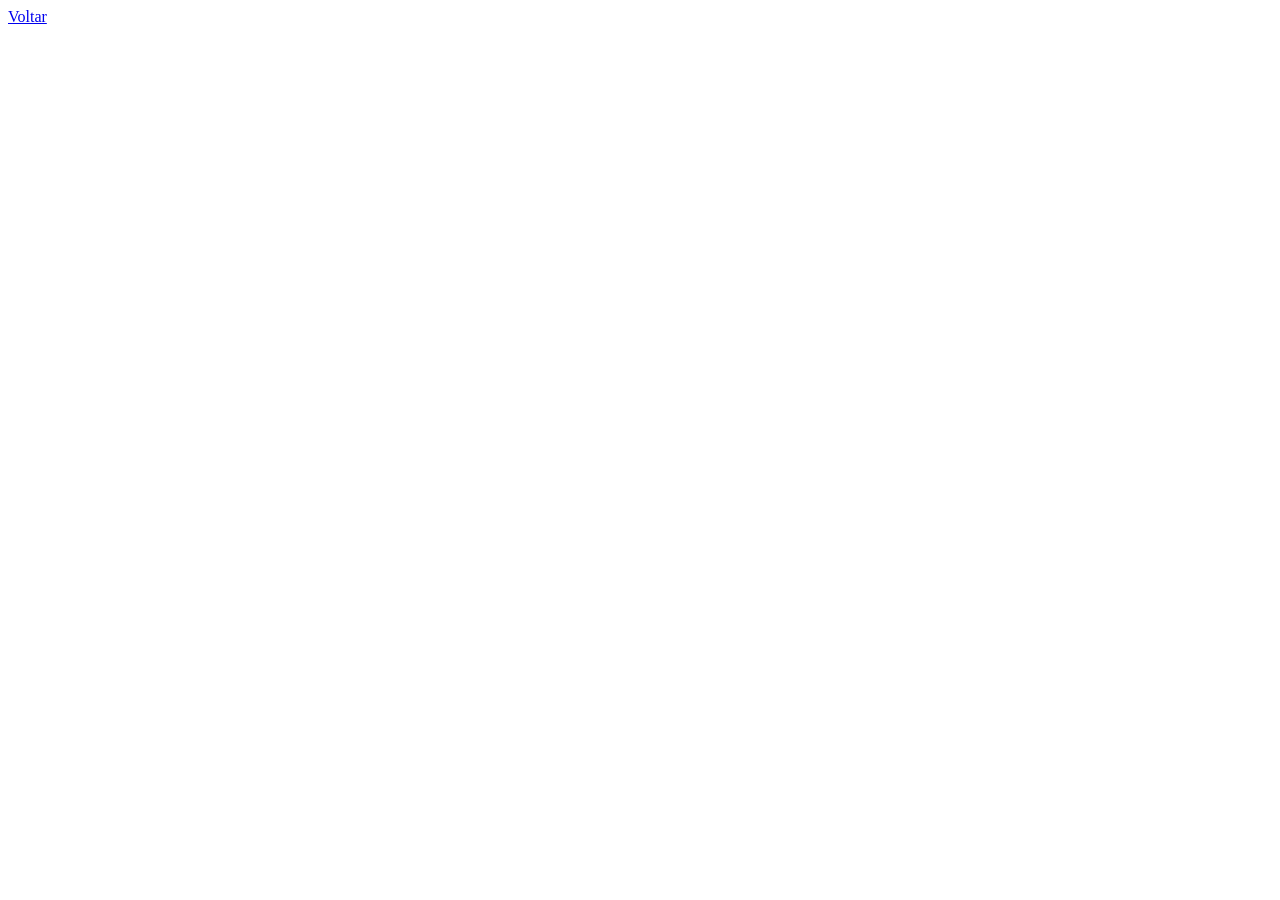
==== pages/imc.html @ 2ca45f17 "adicionado conteudo nas paginas novas" ====
<!DOCTYPE html>
<html lang="pt-BR">
<head>
    <meta charset="UTF-8">
    <meta name="viewport" content="width=device-width, initial-scale=1.0">
    <title>Fitlife|IMC</title>
</head>
<body>
    <a href="../index.html">Voltar</a>
</body>
</html>
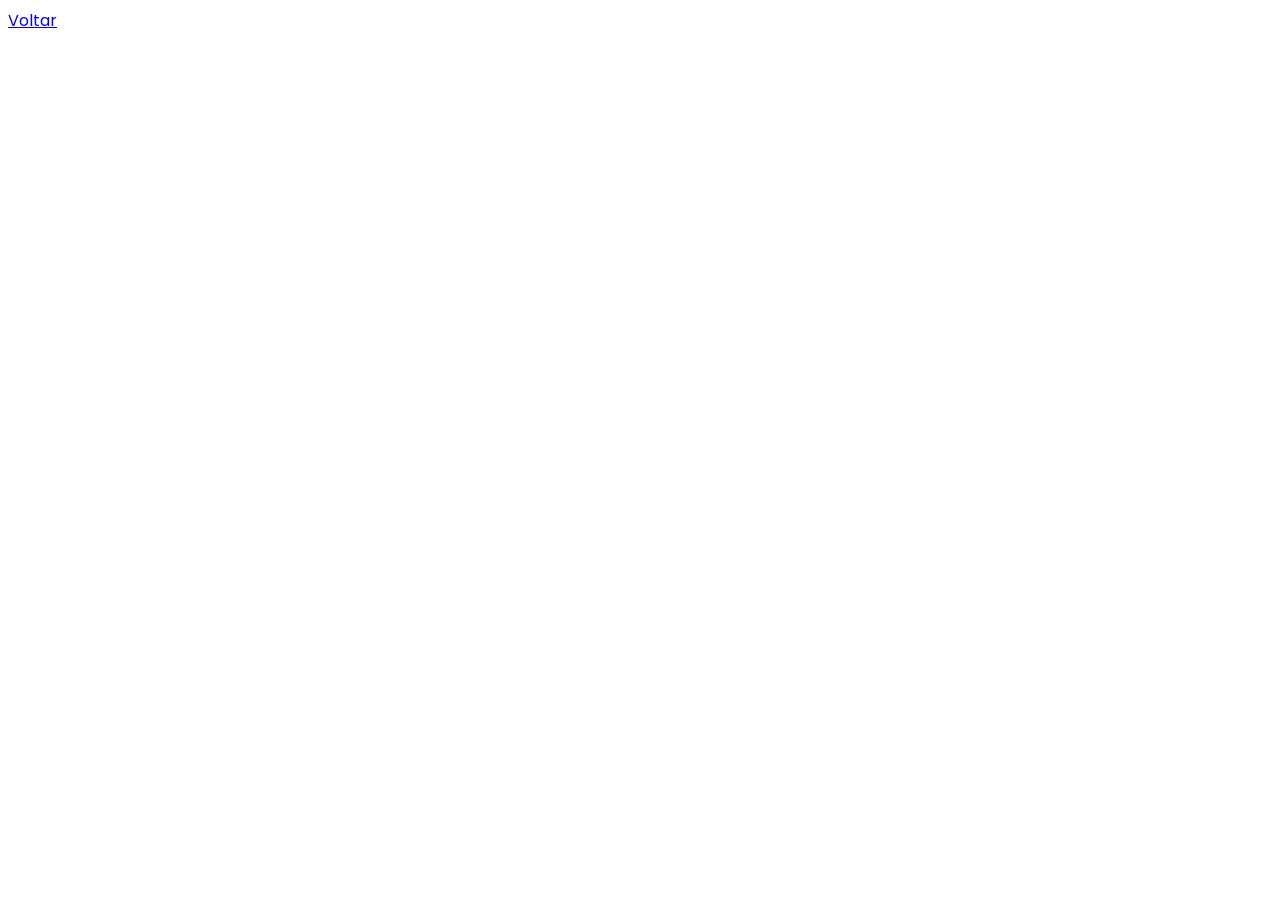
==== commit 5d87f876: "adicionado fontes no html" ====
--- a/pages/imc.html
+++ b/pages/imc.html
@@ -3,9 +3,12 @@
 <head>
     <meta charset="UTF-8">
     <meta name="viewport" content="width=device-width, initial-scale=1.0">
+    <link rel="preconnect" href="https://fonts.googleapis.com">
+    <link rel="preconnect" href="https://fonts.gstatic.com" crossorigin>
+    <link href="https://fonts.googleapis.com/css2?family=Poppins:ital,wght@0,100;0,200;0,300;0,400;0,500;0,600;0,700;0,800;0,900;1,100;1,200;1,300;1,400;1,500;1,600;1,700;1,800;1,900&display=swap" rel="stylesheet">
     <title>Fitlife|IMC</title>
 </head>
-<body>
+<body style="font-family: poppins">
     <a href="../index.html">Voltar</a>
 </body>
 </html>
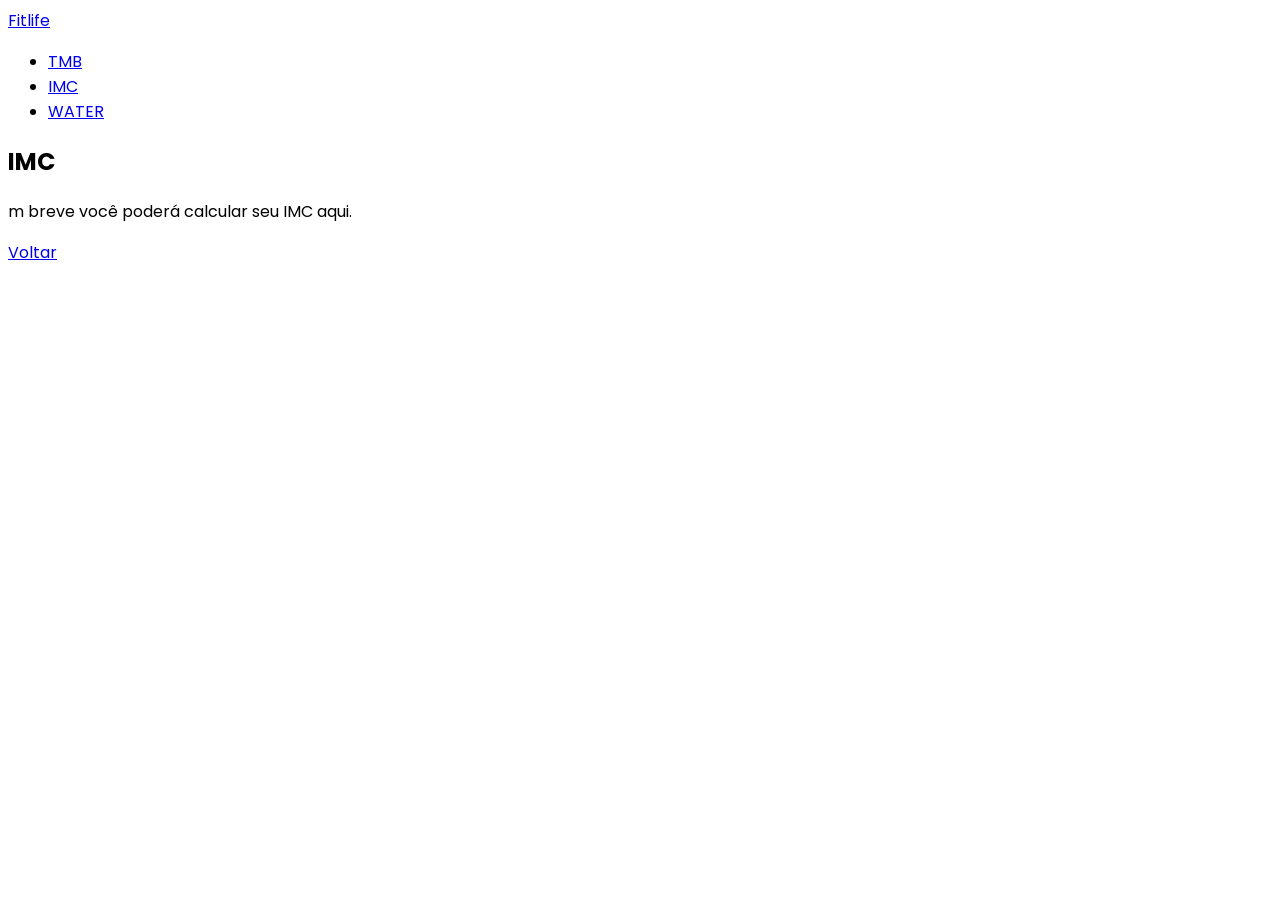
==== commit 6dacbc23: "HTML semantico no projeto" ====
--- a/pages/imc.html
+++ b/pages/imc.html
@@ -9,6 +9,31 @@
     <title>Fitlife|IMC</title>
 </head>
 <body style="font-family: poppins">
-    <a href="../index.html">Voltar</a>
+     <nav>
+
+        <a href="index.html">Fitlife</a>
+
+        <ul>
+            <li><a href="pages/tmb.html">TMB</a></li>
+            <li><a href="pages/imc.html">IMC</a></li>
+            <li><a href="pages/water.html">WATER</a></li>
+            
+        </ul>
+
+    </nav>
+    
+    <main>
+        <section>
+
+            <header>
+                <h1>IMC</h1>
+                <p><Em></Em>m breve você poderá calcular seu IMC aqui.</p>
+            </header>
+            
+            <a href="../index.html">Voltar</a>
+
+        </section>
+
+    </main>
 </body>
 </html>
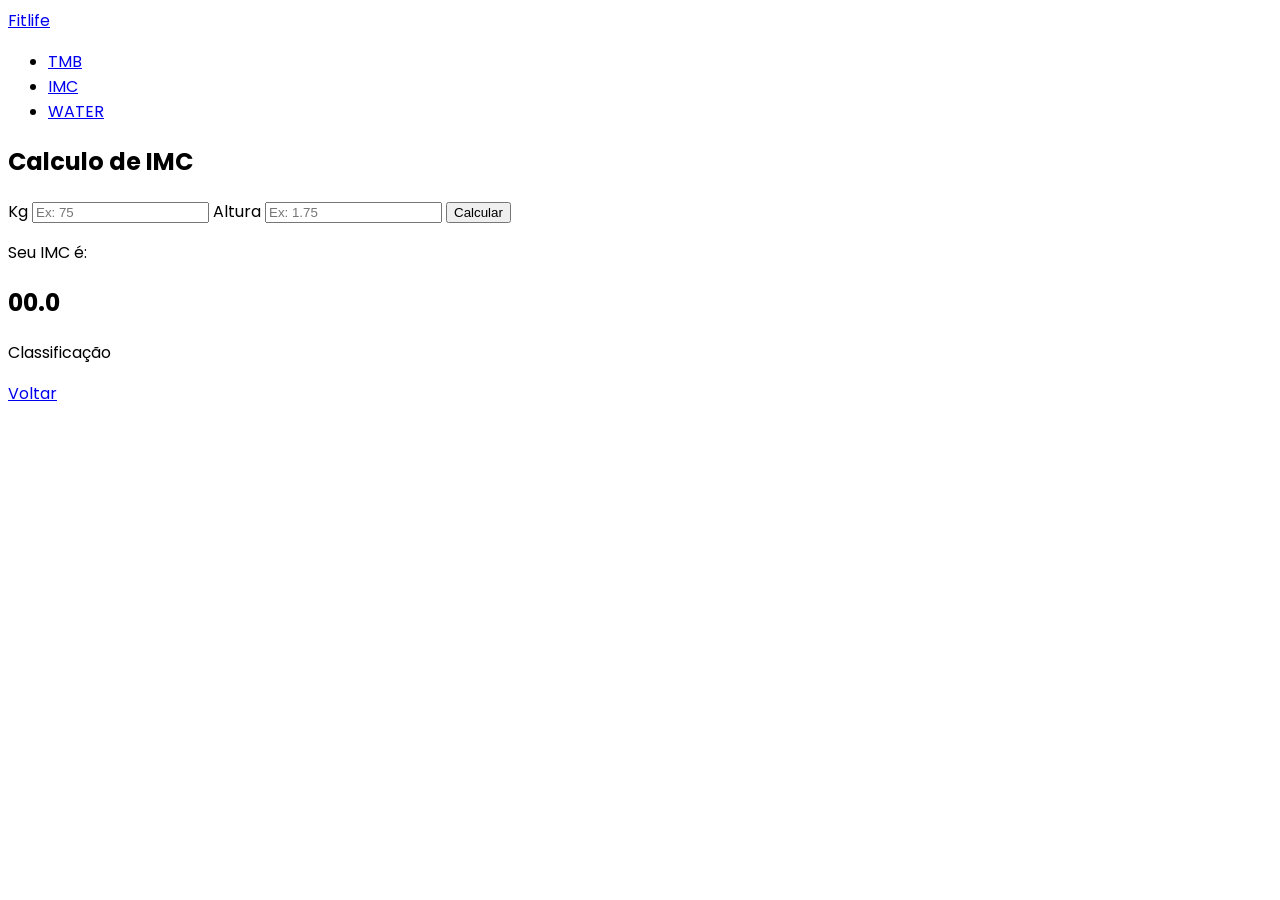
==== commit 80b62759: "paginas HTML" ====
--- a/pages/imc.html
+++ b/pages/imc.html
@@ -14,9 +14,9 @@
         <a href="index.html">Fitlife</a>
 
         <ul>
-            <li><a href="pages/tmb.html">TMB</a></li>
-            <li><a href="pages/imc.html">IMC</a></li>
-            <li><a href="pages/water.html">WATER</a></li>
+            <li><a href="tmb.html">TMB</a></li>
+            <li><a href="imc.html">IMC</a></li>
+            <li><a href="water.html">WATER</a></li>
             
         </ul>
 
@@ -24,14 +24,26 @@
     
     <main>
         <section>
+            <h1>Calculo de IMC</h1>
 
-            <header>
-                <h1>IMC</h1>
-                <p><Em></Em>m breve você poderá calcular seu IMC aqui.</p>
-            </header>
+            <form>
+                <label for="Peso">Kg</label>
+                <input type="number" id = "weight" placeholder="Ex: 75" required>
+
+                <label for="height">Altura</label>
+                <input type="number" id = "height" placeholder="Ex: 1.75" required
+                step="any">
+                
+                <button type="submit">Calcular</button>
+            </form>
+            <div>
+                <p>Seu IMC é: </p>
+                <h2>00.0</h2>
+                <p>Classificação</p>
+
+                <a href="../index.html">Voltar</a>
+            </div>
             
-            <a href="../index.html">Voltar</a>
-
         </section>
 
     </main>
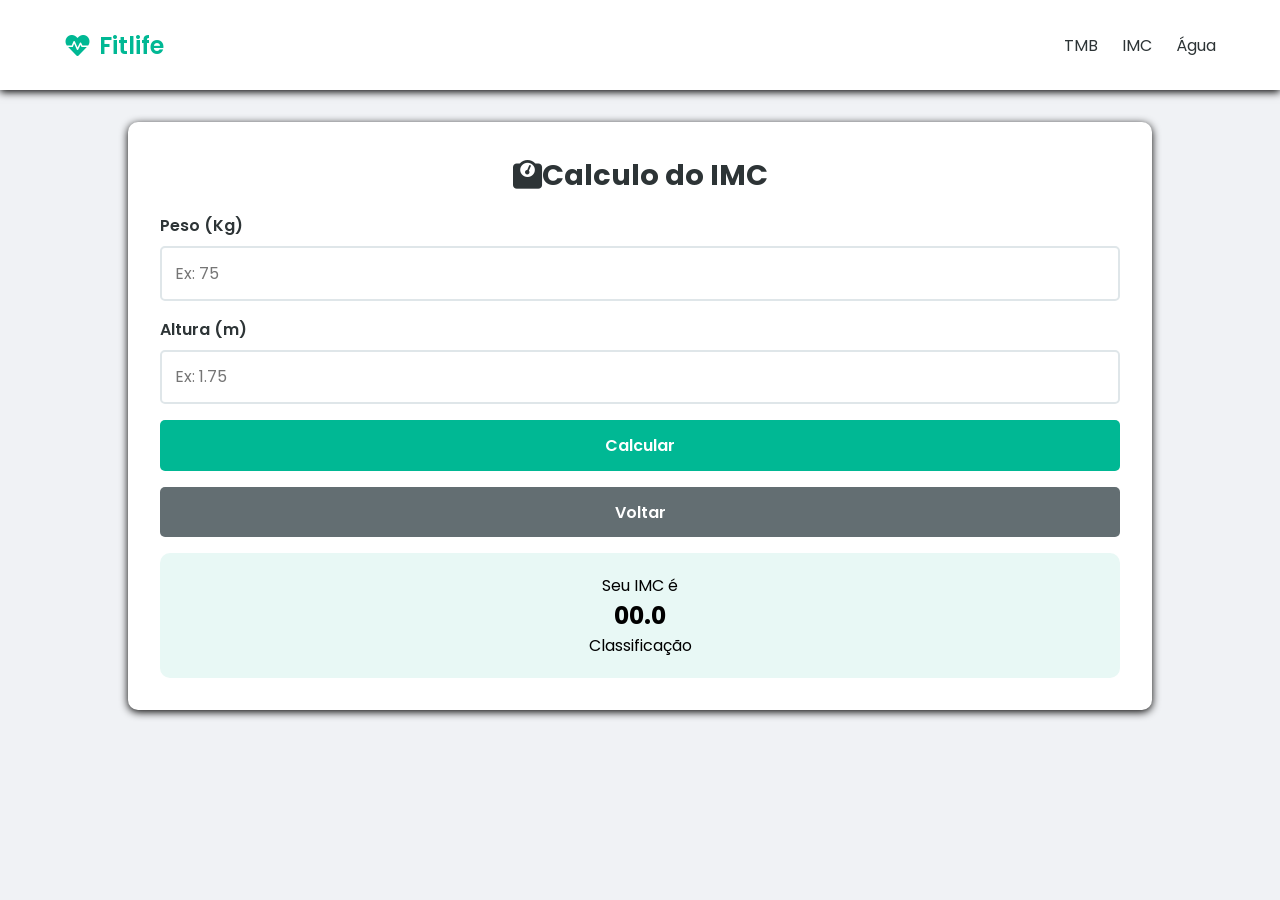
==== commit 175f6297: "css" ====
--- a/pages/imc.html
+++ b/pages/imc.html
@@ -1,51 +1,58 @@
-<!DOCTYPE html>
-<html lang="pt-BR">
-<head>
-    <meta charset="UTF-8">
-    <meta name="viewport" content="width=device-width, initial-scale=1.0">
-    <link rel="preconnect" href="https://fonts.googleapis.com">
-    <link rel="preconnect" href="https://fonts.gstatic.com" crossorigin>
-    <link href="https://fonts.googleapis.com/css2?family=Poppins:ital,wght@0,100;0,200;0,300;0,400;0,500;0,600;0,700;0,800;0,900;1,100;1,200;1,300;1,400;1,500;1,600;1,700;1,800;1,900&display=swap" rel="stylesheet">
-    <title>Fitlife|IMC</title>
-</head>
-<body style="font-family: poppins">
-     <nav>
-
-        <a href="index.html">Fitlife</a>
-
-        <ul>
-            <li><a href="tmb.html">TMB</a></li>
-            <li><a href="imc.html">IMC</a></li>
-            <li><a href="water.html">WATER</a></li>
-            
-        </ul>
-
-    </nav>
-    
-    <main>
-        <section>
-            <h1>Calculo de IMC</h1>
-
-            <form>
-                <label for="Peso">Kg</label>
-                <input type="number" id = "weight" placeholder="Ex: 75" required>
-
-                <label for="height">Altura</label>
-                <input type="number" id = "height" placeholder="Ex: 1.75" required
-                step="any">
-                
-                <button type="submit">Calcular</button>
-            </form>
-            <div>
-                <p>Seu IMC é: </p>
-                <h2>00.0</h2>
-                <p>Classificação</p>
-
-                <a href="../index.html">Voltar</a>
-            </div>
-            
-        </section>
-
-    </main>
-</body>
+<!DOCTYPE html>
+<html lang="pt-br">
+
+<head>
+    <meta charset="UTF-8">
+    <meta name="viewport" content="width=device-width, initial-scale=1.0">
+    <title>Fitlife | IMC</title>
+    <link rel="preconnect" href="https://fonts.googleapis.com">
+    <link rel="preconnect" href="https://fonts.gstatic.com" crossorigin>
+    <link
+        href="https://fonts.googleapis.com/css2?family=Poppins:ital,wght@0,100;0,200;0,300;0,400;0,500;0,600;0,700;0,800;0,900;1,100;1,200;1,300;1,400;1,500;1,600;1,700;1,800;1,900&display=swap"
+        rel="stylesheet">
+    <link rel="stylesheet" href="../css/style.css">
+    <link rel="stylesheet" href="https://cdnjs.cloudflare.com/ajax/libs/font-awesome/6.0.0/css/all.min.css" />
+</head>
+<title>FitLife | IMC</title>
+<body>
+
+    <nav>
+        <a class="logo" href="../index.html"><i class="fas fa-heartbeat"></i>Fitlife</a>
+
+        <ul class="nav-links">
+            <li><a class="nav-link" href="tmb.html">TMB</a></li>
+            <li><a class="nav-link" href="imc.html">IMC</a></li>
+            <li><a class="nav-link" href="water.html">Água</a></li>
+        </ul>
+    </nav>
+
+    <main>
+        <section class="tool-container">
+            <div class="tool-container-title">
+            <h2><i class="fas fa-weight"></i>Calculo do IMC</h2>
+            </div>
+            <form>
+                <div class="form-group">
+                    <label for="weight">Peso (Kg)</label>
+                    <input type="text" id="weight" placeholder = "Ex: 75" required>
+                </div>
+
+                <div class="form-group">
+                    <label for="height">Altura (m)</label>
+                    <input type="number" id="weight" placeholder = "Ex: 1.75" required step="any">
+                </div>
+
+                <button class="action-btn" type="submit">Calcular</button>
+                <a class="action-btn btn-back" href="../index.html">Voltar</a>
+            </form>
+
+            <div class="result-box">
+                <p>Seu IMC é</p>
+                <h2>00.0</h2>
+                <p>Classificação</p>
+            </div>
+        </section>      
+    </main>
+</body>
+
 </html>
--- a/css/style.css
+++ b/css/style.css
@@ -0,0 +1,203 @@
+:root {
+  --primary-color: #00b894;
+  --primary-dark: #019477;
+  --secondary-color: #2d3436;
+  --background-color: #f0f2f5;
+  --card-color: #ffffff;
+  --text-color: #333333;
+  --muted-color: #636e72;
+  --danger-color: #d63031;
+  --water-color: #0984e3;
+  --border-color: #dfe6e9;
+
+  --shadow-md: box-shadow: 0px 2px 8px rgba(0, 0, 0, 0.5);
+  --result-box: #e8f8f5;
+}
+
+*{
+    margin: 0;
+    padding: 0;
+    box-sizing: border-box;
+}
+
+body{
+    font-family: Poppins;
+    background-color: var(--background-color);
+}
+
+nav{
+    display: flex;
+    justify-content: space-between;
+    align-items: center;
+
+    background-color: var(--card-color);
+    padding: 0 5%;
+    height: 10vh;
+    box-shadow:0px 2px 8px rgba(0, 0, 0, 1);
+}
+
+.logo{
+    display: flex;
+    align-items: center;
+
+    gap: 0.5rem;
+
+    font-size: 1.5rem;
+    color:var(--primary-color);
+    text-decoration: none;
+    font-weight: 600;
+}
+
+.nav-links{
+    display: flex;
+    list-style: none;
+    gap: 1.5rem;
+}
+.nav-link{
+    text-decoration: none;
+    color: var(--secondary-color);
+    font-size: 1rem;
+}
+.nav-link:hover{
+    color:var(--primary-color);
+}
+
+#nav-active{
+    border-bottom: 3px var(--primary-color);
+    color:var(--primary-color);
+}
+
+.header-container{
+    text-align: center;
+    padding: 2.5rem 0;
+}
+
+.header-container h1{
+    font-size: 2.5rem;
+}
+
+.header-container span{
+    color:var(--primary-color);
+}
+
+main {
+    width: 80%;
+    margin: 0 auto;
+
+    padding: 2rem 0;
+}
+
+.cards-section{
+    text-align: center;
+    
+
+    display: flex;
+    justify-content: center;
+    flex-wrap: wrap;
+    gap: 1.5rem;
+}
+
+.feature-card{
+    background-color: var(--card-color);
+    color: var(--text-color);
+    padding: 1.5rem;
+    border-radius: 10px;
+    text-align: center;
+    text-decoration: none;
+    box-shadow: 0px 2px 8px rgba(0, 0, 0, 1);
+    width: 15rem;
+}
+
+.feature-card:hover{
+    border: 2px solid var(--primary-color);
+}
+
+.feature-card i{
+    font-size: 2rem;
+    color:var(--primary-color);
+    margin-bottom: 1rem;
+}
+.tool-container{
+    display: flex;
+    flex-direction: column;
+    gap: 1rem;
+
+    width: 100%;
+    padding: 2rem;
+
+    background-color: var(--card-color);
+    border-radius: 10px;
+    box-shadow: 0px 2px 8px rgba(0, 0, 0, 1);
+
+}
+.tool-container-title{
+    text-align: center;
+}
+.tool-container-title h2{
+    color: var(--secondary-color);
+    font-size: 1.8rem;
+}
+.tool-container form{
+    display: flex;
+    flex-direction: column;
+    gap: 1rem;
+}
+.form-group{
+    display: flex;
+    flex-direction: column;
+    gap: 0.5rem;
+}
+.form-group label{
+    font-weight: 600;
+    color: var(--secondary-color);
+}
+.form-group select{
+    padding: 0.8rem;
+    border: 2px solid var(--border-color);
+    border-radius: 5px;
+    font-size: 1rem;
+    font-family: inherit;
+}
+.form-group input{
+    padding: 0.8rem;
+    border: 2px solid var(--border-color);
+    border-radius: 5px;
+    font-size: 1rem;
+    font-family: inherit;
+}
+.form-group input:focus{
+    outline: none;
+    border-color: var(--primary-color);
+}
+
+.action-btn{
+    padding: 0.8rem 1rem;
+    background-color: var(--primary-color);
+    color: var(--card-color);
+    border: none;
+    border-radius: 5px;
+    font-size: 1rem;
+    font-weight: 600;
+    font-family: inherit;
+    cursor: pointer;
+    text-decoration: none;
+    text-align: center;
+    transition: 0.3s;
+}
+.action-btn:hover{
+    background-color: var(--primary-dark);
+}
+.btn-back{
+    background-color: var(--muted-color);
+}
+.btn-back:hover{
+    background-color: var(--secondary-color);
+}
+
+.result-box{
+    background-color: var(--result-box);
+    padding: 1.25rem;
+    border-radius: 10px;
+    text-align: center;
+
+} 
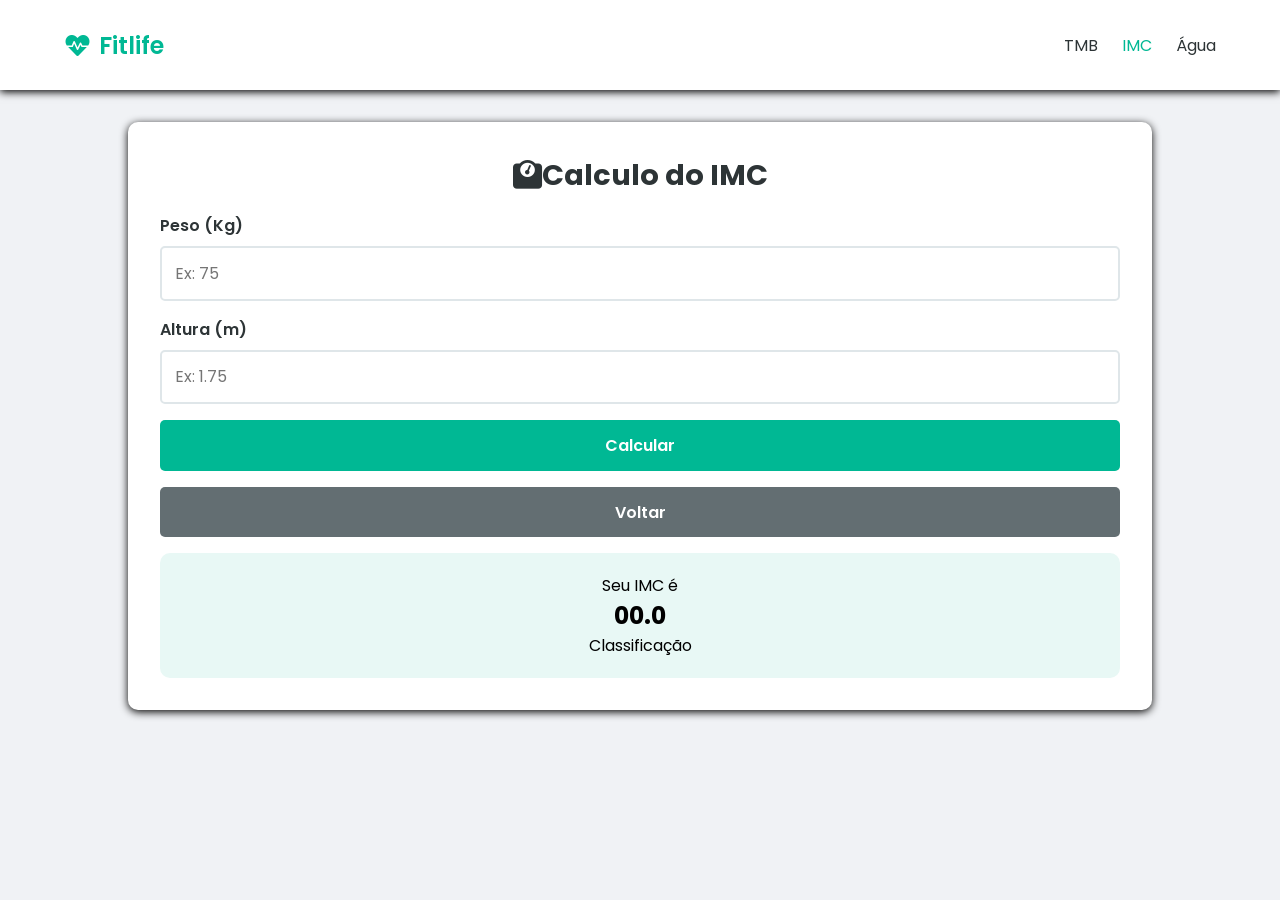
==== commit 2866114b: "arrumando tmb" ====
--- a/pages/imc.html
+++ b/pages/imc.html
@@ -21,7 +21,7 @@
 
         <ul class="nav-links">
             <li><a class="nav-link" href="tmb.html">TMB</a></li>
-            <li><a class="nav-link" href="imc.html">IMC</a></li>
+            <li><a class="nav-link" id="nav-active" href="imc.html">IMC</a></li>
             <li><a class="nav-link" href="water.html">Água</a></li>
         </ul>
     </nav>
